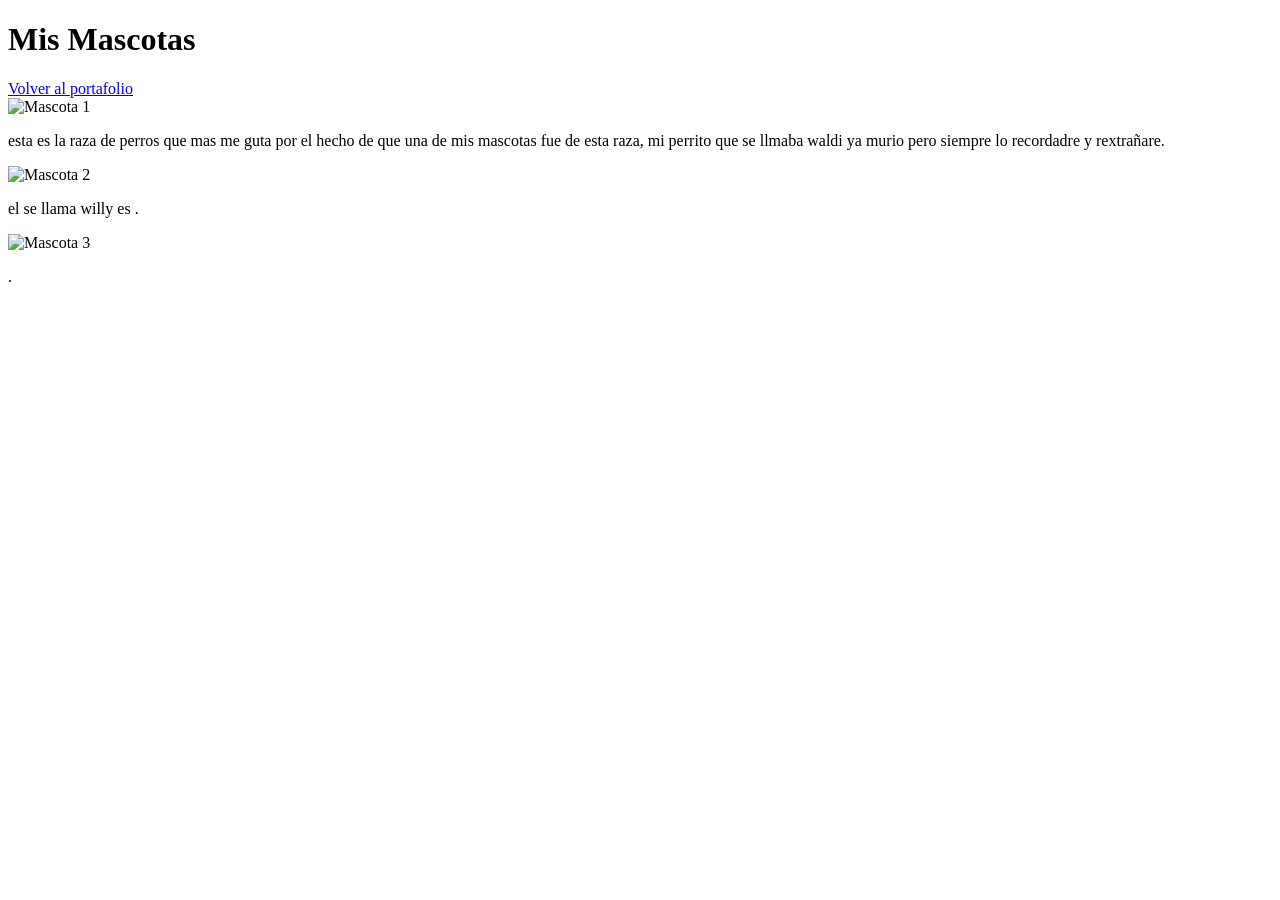
==== mascotas.html @ b4327017 "historiast" ====
<!DOCTYPE html>
<html lang="es">
<head>
    <meta charset="UTF-8">
    <meta name="viewport" content="width=device-width, initial-scale=1.0">
    <title>Mascotas</title>
    <link rel="stylesheet" href="style.css">
</head>
<body>

    <header>
        <h1>Mis Mascotas</h1>
        <a href="index.html">Volver al portafolio</a>
    </header>

    <section>
        <article>
            <img src="waldi.jpg" alt="Mascota 1">
            <p>esta es la raza de perros que mas me guta por el hecho de que una de mis mascotas fue de esta raza, mi perrito que se llmaba waldi ya murio pero siempre lo recordadre y rextrañare.</p>
        </article>

        <article>
            <img src="willy.jpg" alt="Mascota 2">
            <p>el se llama willy es .</p>
        </article>

        <article>
            <img src="lucas.jpg" alt="Mascota 3">
            <p>.</p>
        </article>
    </section>

</body>
</html>
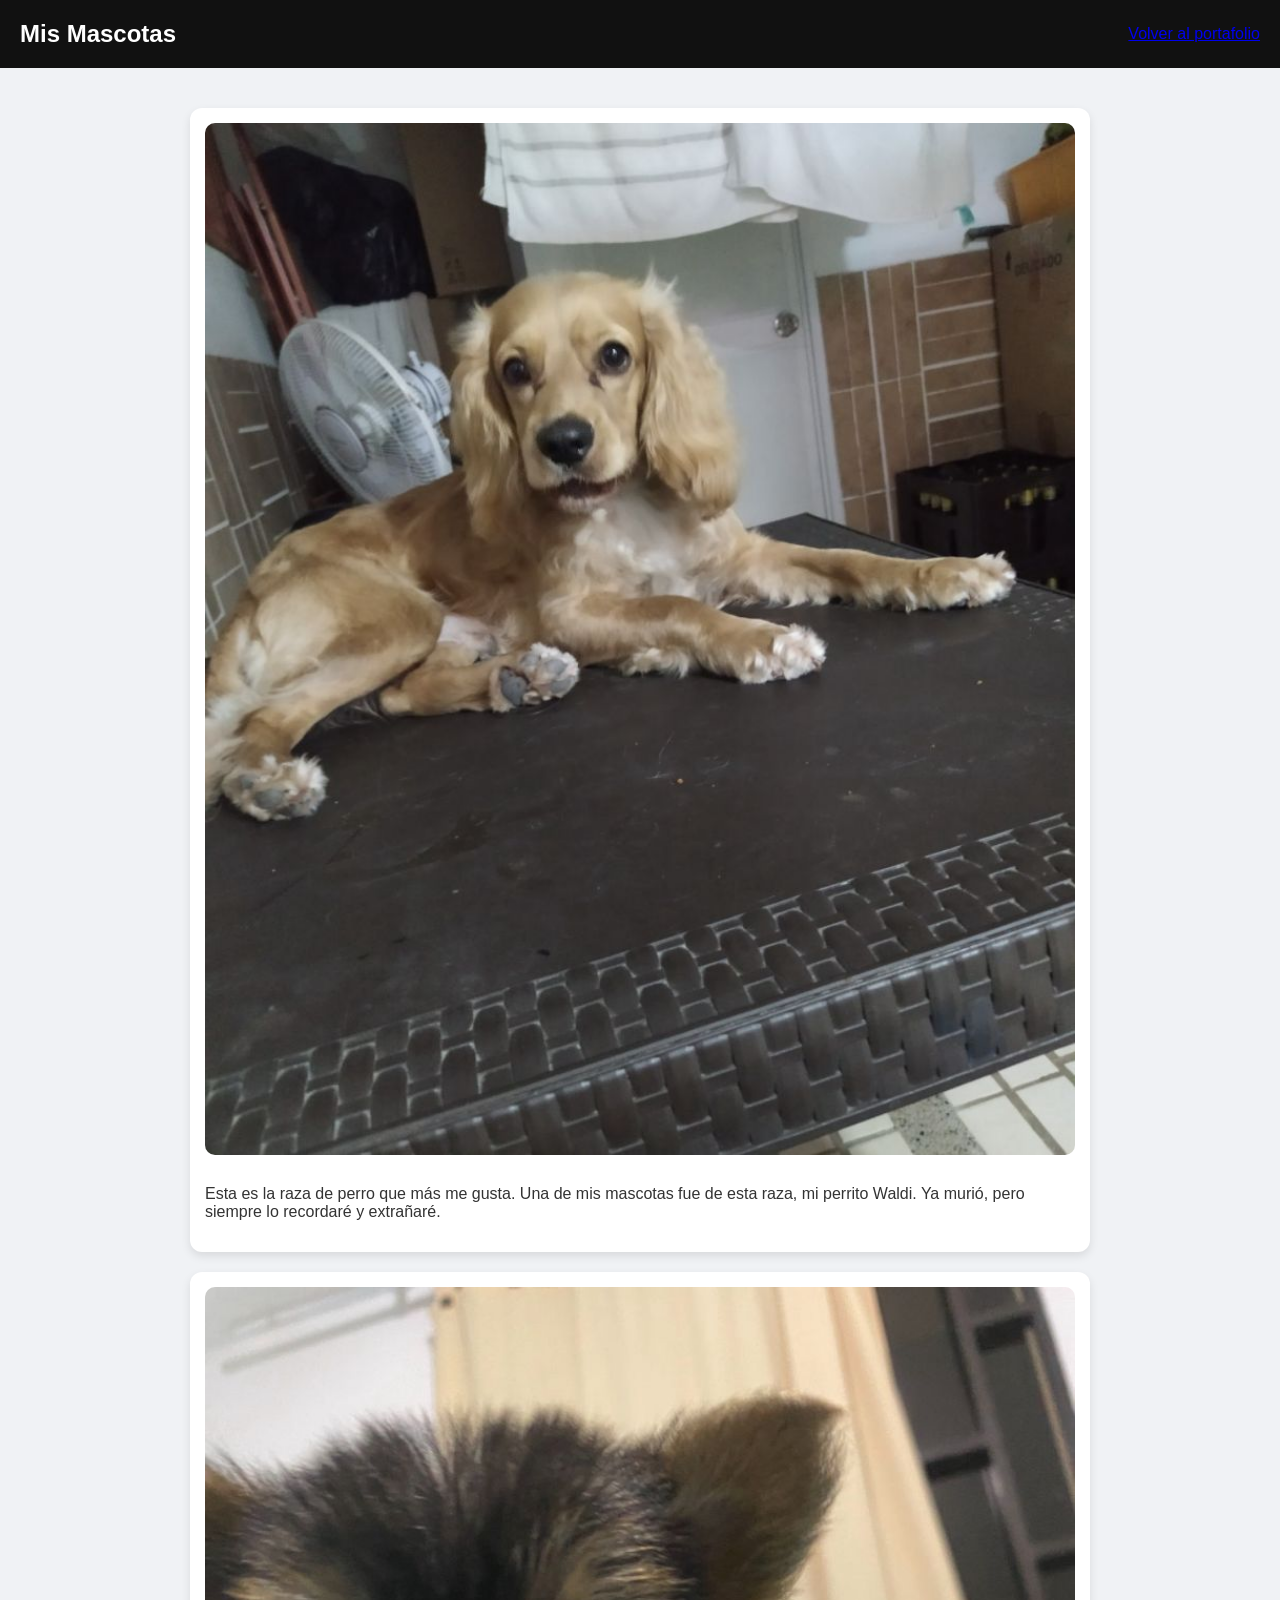
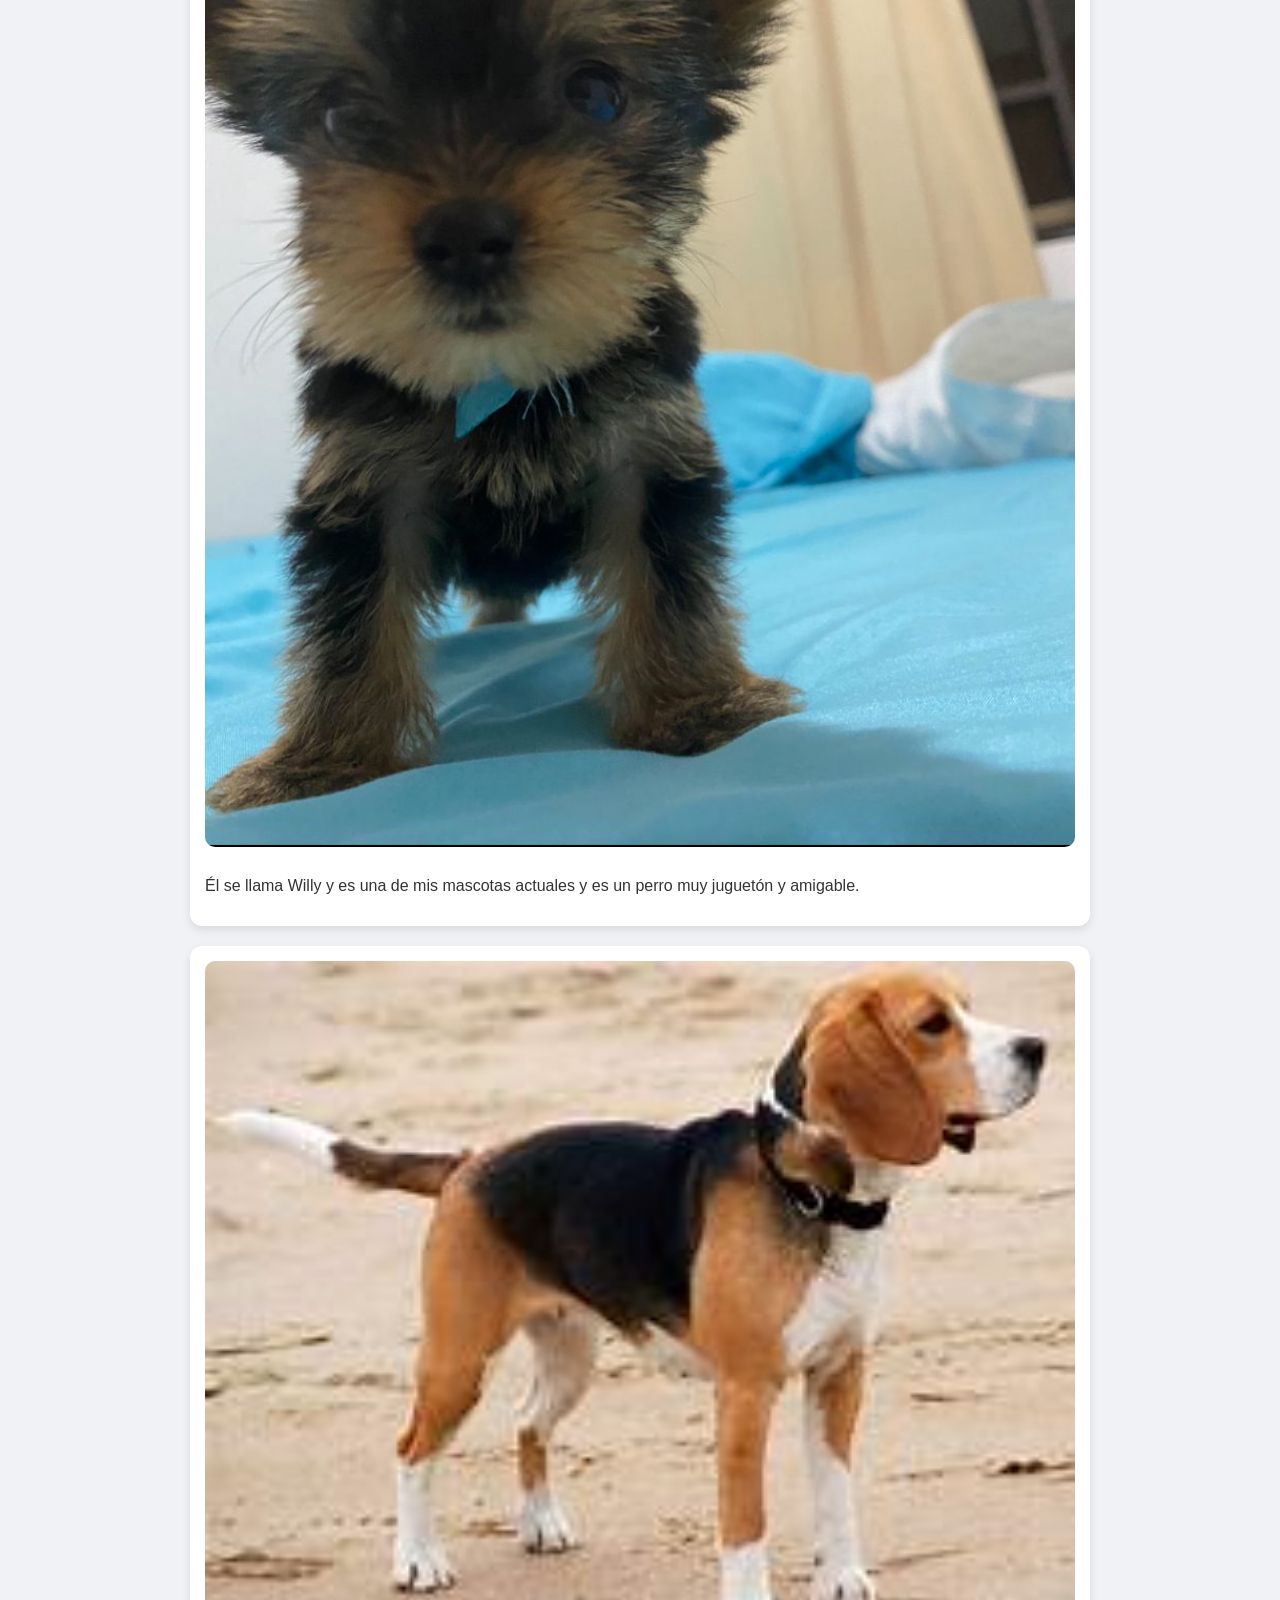
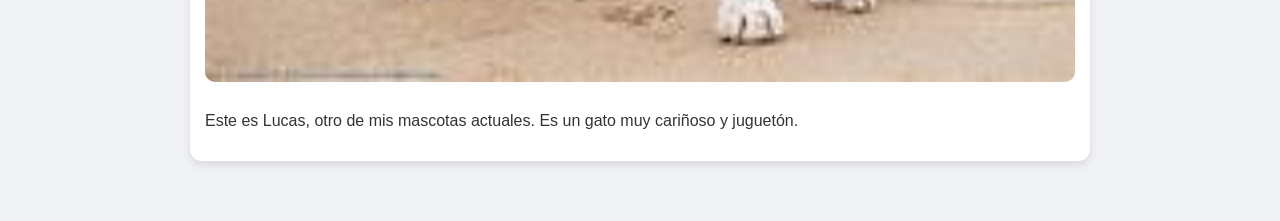
==== commit 29441f13: "nuevo" ====
--- a/mascotas.html
+++ b/mascotas.html
@@ -3,32 +3,43 @@
 <head>
     <meta charset="UTF-8">
     <meta name="viewport" content="width=device-width, initial-scale=1.0">
-    <title>Mascotas</title>
+    <title>Mis Mascotas</title>
     <link rel="stylesheet" href="style.css">
 </head>
+
 <body>
 
-    <header>
-        <h1>Mis Mascotas</h1>
-        <a href="index.html">Volver al portafolio</a>
-    </header>
+<header>
+    <h1>Mis Mascotas</h1>
+    <a href="index.html">Volver al portafolio</a>
+</header>
 
-    <section>
-        <article>
-            <img src="waldi.jpg" alt="Mascota 1">
-            <p>esta es la raza de perros que mas me guta por el hecho de que una de mis mascotas fue de esta raza, mi perrito que se llmaba waldi ya murio pero siempre lo recordadre y rextrañare.</p>
-        </article>
+<section>
 
-        <article>
-            <img src="willy.jpg" alt="Mascota 2">
-            <p>el se llama willy es .</p>
-        </article>
+    <article>
+        <img src="imgss/waldi.jpg" alt="Waldi">
+        <p>
+            Esta es la raza de perro que más me gusta. 
+            Una de mis mascotas fue de esta raza, mi perrito Waldi.
+            Ya murió, pero siempre lo recordaré y extrañaré.
+        </p>
+    </article>
 
-        <article>
-            <img src="lucas.jpg" alt="Mascota 3">
-            <p>.</p>
-        </article>
-    </section>
+    <article>
+        <img src="imgss/willy.jpg" alt="Willy">
+        <p>
+            Él se llama Willy y es una de mis mascotas actuales y es un perro muy juguetón y amigable.
+        </p>
+    </article>
+
+    <article>
+        <img src="imgss/lucas.jpg" alt="Lucas">
+        <p>
+            Este es Lucas, otro de mis mascotas actuales. Es un gato muy cariñoso y juguetón.
+        </p>
+    </article>
+
+</section>
 
 </body>
 </html>
--- a/style.css
+++ b/style.css
@@ -0,0 +1,299 @@
+body {
+    margin: 0;
+    font-family: 'Segoe UI', Arial, sans-serif;
+    background-color: #f0f2f5;
+    color: #333;
+}
+
+/* HEADER */
+header {
+    background-color: #111;
+    color: white;
+    padding: 20px;
+    display: flex;
+    justify-content: space-between;
+    align-items: center;
+}
+
+header h1 {
+    margin: 0;
+    font-size: 24px;
+}
+
+nav a {
+    color: white;
+    text-decoration: none;
+    margin-left: 20px;
+    font-weight: 500;
+    transition: 0.3s;
+}
+
+nav a:hover {
+    color: #00a8ff;
+}
+
+/* SECCIONES */
+section {
+    padding: 40px 20px;
+    max-width: 900px;
+    margin: auto;
+}
+
+/* SOBRE MI */
+#sobre-mi {
+    text-align: center;
+}
+
+#sobre-mi p {
+    font-size: 18px;
+}
+
+/* BOTÓN */
+button {
+    margin-top: 15px;
+    padding: 10px 20px;
+    background-color: #00a8ff;
+    color: white;
+    border: none;
+    border-radius: 8px;
+    cursor: pointer;
+    transition: 0.3s;
+}
+
+button:hover {
+    background-color: #0097e6;
+}
+
+/* PROYECTOS */
+#proyectos ul {
+    display: grid;
+    grid-template-columns: repeat(2, 1fr);
+    gap: 20px;
+    list-style: none;
+    padding: 0;
+}
+
+#proyectos li {
+    background-color: white;
+    padding: 20px;
+    border-radius: 12px;
+    text-align: center;
+    box-shadow: 0 4px 10px rgba(0,0,0,0.1);
+}
+
+#proyectos a {
+    text-decoration: none;
+    color: #00a8ff;
+    font-weight: bold;
+}
+
+#proyectos a:hover {
+    text-decoration: underline;
+}
+
+/* FORMULARIO */
+form {
+    display: flex;
+    flex-direction: column;
+    gap: 12px;
+}
+
+input {
+    padding: 12px;
+    border-radius: 8px;
+    border: 1px solid #ccc;
+}
+
+input:focus {
+    outline: none;
+    border-color: #00a8ff;
+}
+
+/* GALERÍA MASCOTAS */
+section article {
+    background-color: white;
+    margin-bottom: 20px;
+    padding: 15px;
+    border-radius: 12px;
+    box-shadow: 0 4px 10px rgba(0,0,0,0.1);
+}
+
+img {
+    width: 100%;
+    border-radius: 10px;
+    margin-bottom: 10px;
+}
+
+/* RESPONSIVE */
+
+/* móvil */
+@media (max-width: 600px) {
+    header {
+        flex-direction: column;
+        text-align: center;
+    }
+
+    nav {
+        margin-top: 10px;
+    }
+
+    #proyectos ul {
+        grid-template-columns: 1fr;
+    }
+}
+
+/* tablet */
+@media (max-width: 900px) {
+    #proyectos ul {
+        grid-template-columns: 1fr 1fr;
+    }
+}body {
+    margin: 0;
+    font-family: 'Segoe UI', Arial, sans-serif;
+    background-color: #f0f2f5;
+    color: #333;
+}
+
+/* HEADER */
+header {
+    background-color: #111;
+    color: white;
+    padding: 20px;
+    display: flex;
+    justify-content: space-between;
+    align-items: center;
+}
+
+header h1 {
+    margin: 0;
+    font-size: 24px;
+}
+
+nav a {
+    color: white;
+    text-decoration: none;
+    margin-left: 20px;
+    font-weight: 500;
+    transition: 0.3s;
+}
+
+nav a:hover {
+    color: #00a8ff;
+}
+
+/* SECCIONES */
+section {
+    padding: 40px 20px;
+    max-width: 900px;
+    margin: auto;
+}
+
+/* SOBRE MI */
+#sobre-mi {
+    text-align: center;
+}
+
+#sobre-mi p {
+    font-size: 18px;
+}
+
+/* BOTÓN */
+button {
+    margin-top: 15px;
+    padding: 10px 20px;
+    background-color: #00a8ff;
+    color: white;
+    border: none;
+    border-radius: 8px;
+    cursor: pointer;
+    transition: 0.3s;
+}
+
+button:hover {
+    background-color: #0097e6;
+}
+
+/* PROYECTOS */
+#proyectos ul {
+    display: grid;
+    grid-template-columns: repeat(2, 1fr);
+    gap: 20px;
+    list-style: none;
+    padding: 0;
+}
+
+#proyectos li {
+    background-color: white;
+    padding: 20px;
+    border-radius: 12px;
+    text-align: center;
+    box-shadow: 0 4px 10px rgba(0,0,0,0.1);
+}
+
+#proyectos a {
+    text-decoration: none;
+    color: #00a8ff;
+    font-weight: bold;
+}
+
+#proyectos a:hover {
+    text-decoration: underline;
+}
+
+/* FORMULARIO */
+form {
+    display: flex;
+    flex-direction: column;
+    gap: 12px;
+}
+
+input {
+    padding: 12px;
+    border-radius: 8px;
+    border: 1px solid #ccc;
+}
+
+input:focus {
+    outline: none;
+    border-color: #00a8ff;
+}
+
+/* GALERÍA MASCOTAS */
+section article {
+    background-color: white;
+    margin-bottom: 20px;
+    padding: 15px;
+    border-radius: 12px;
+    box-shadow: 0 4px 10px rgba(0,0,0,0.1);
+}
+
+img {
+    width: 100%;
+    border-radius: 10px;
+    margin-bottom: 10px;
+}
+
+/* RESPONSIVE */
+
+/* móvil */
+@media (max-width: 600px) {
+    header {
+        flex-direction: column;
+        text-align: center;
+    }
+
+    nav {
+        margin-top: 10px;
+    }
+
+    #proyectos ul {
+        grid-template-columns: 1fr;
+    }
+}
+
+/* tablet */
+@media (max-width: 900px) {
+    #proyectos ul {
+        grid-template-columns: 1fr 1fr;
+    }
+}
